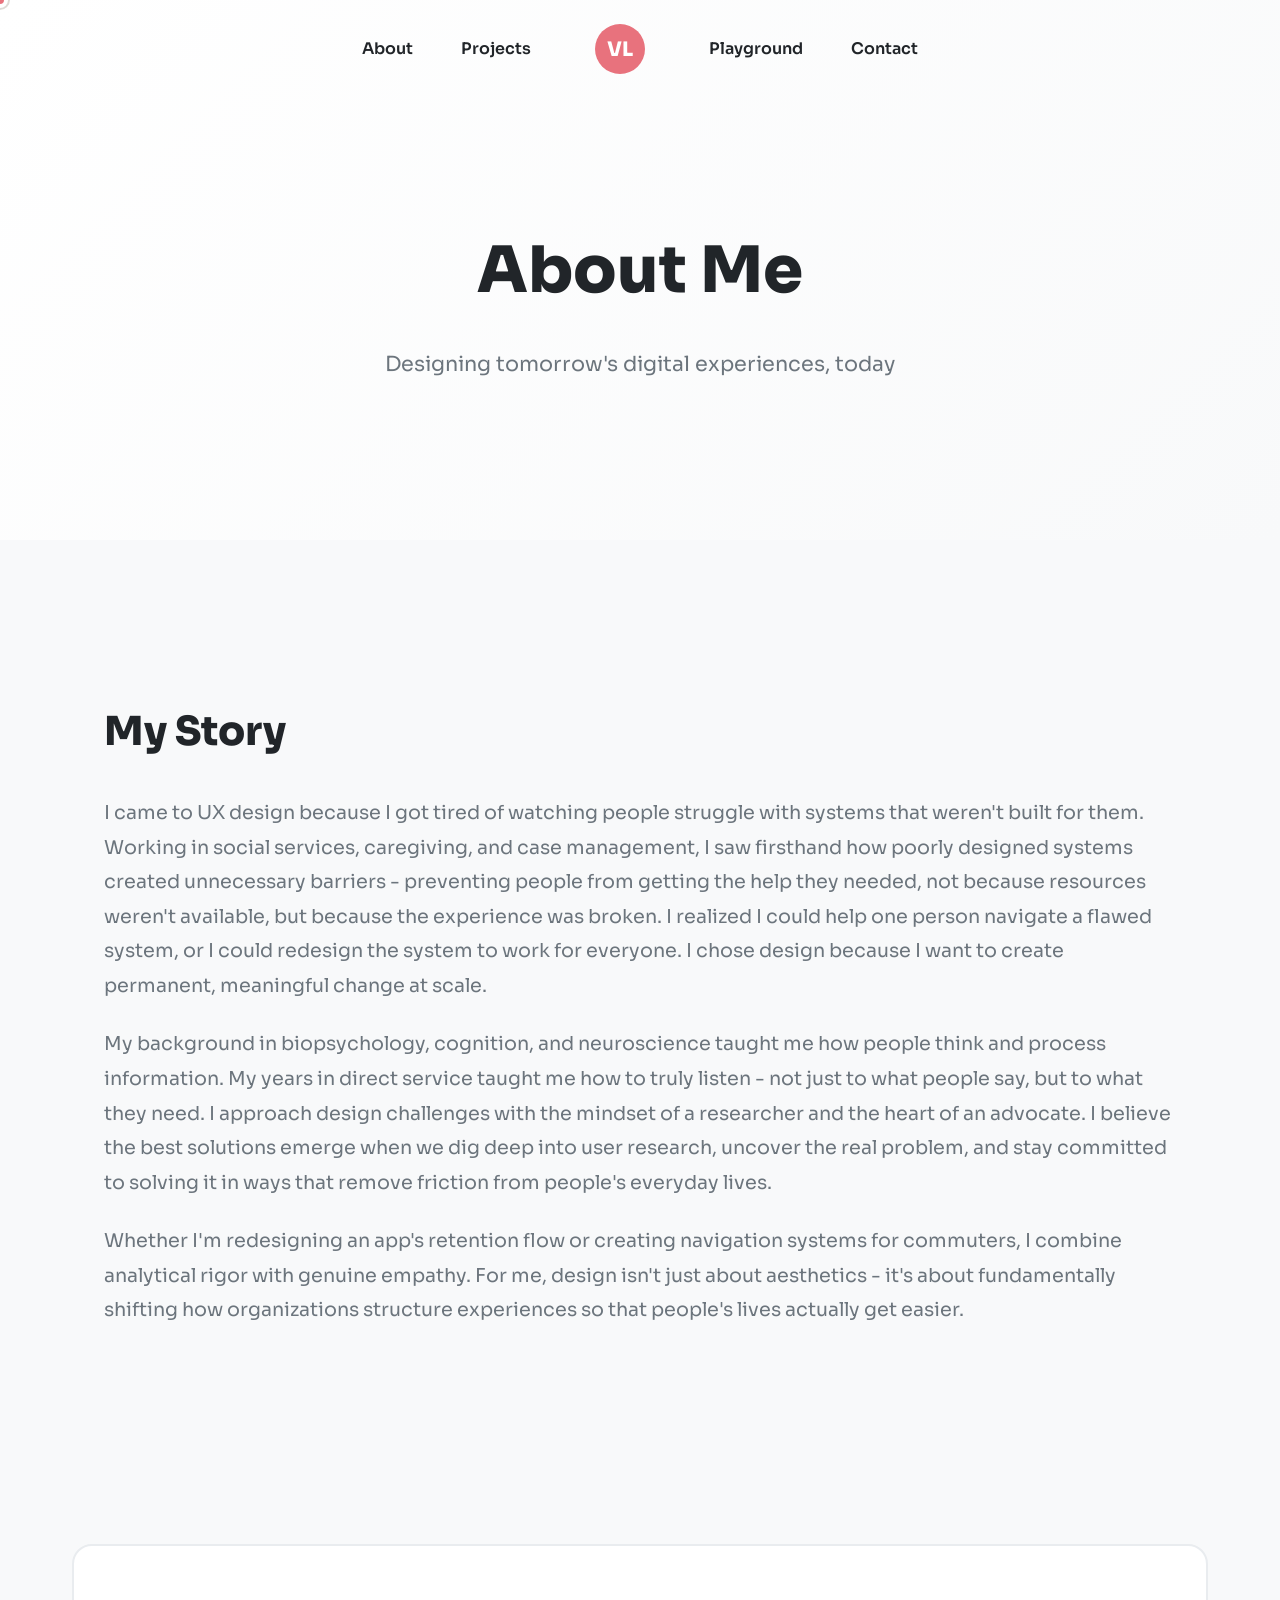
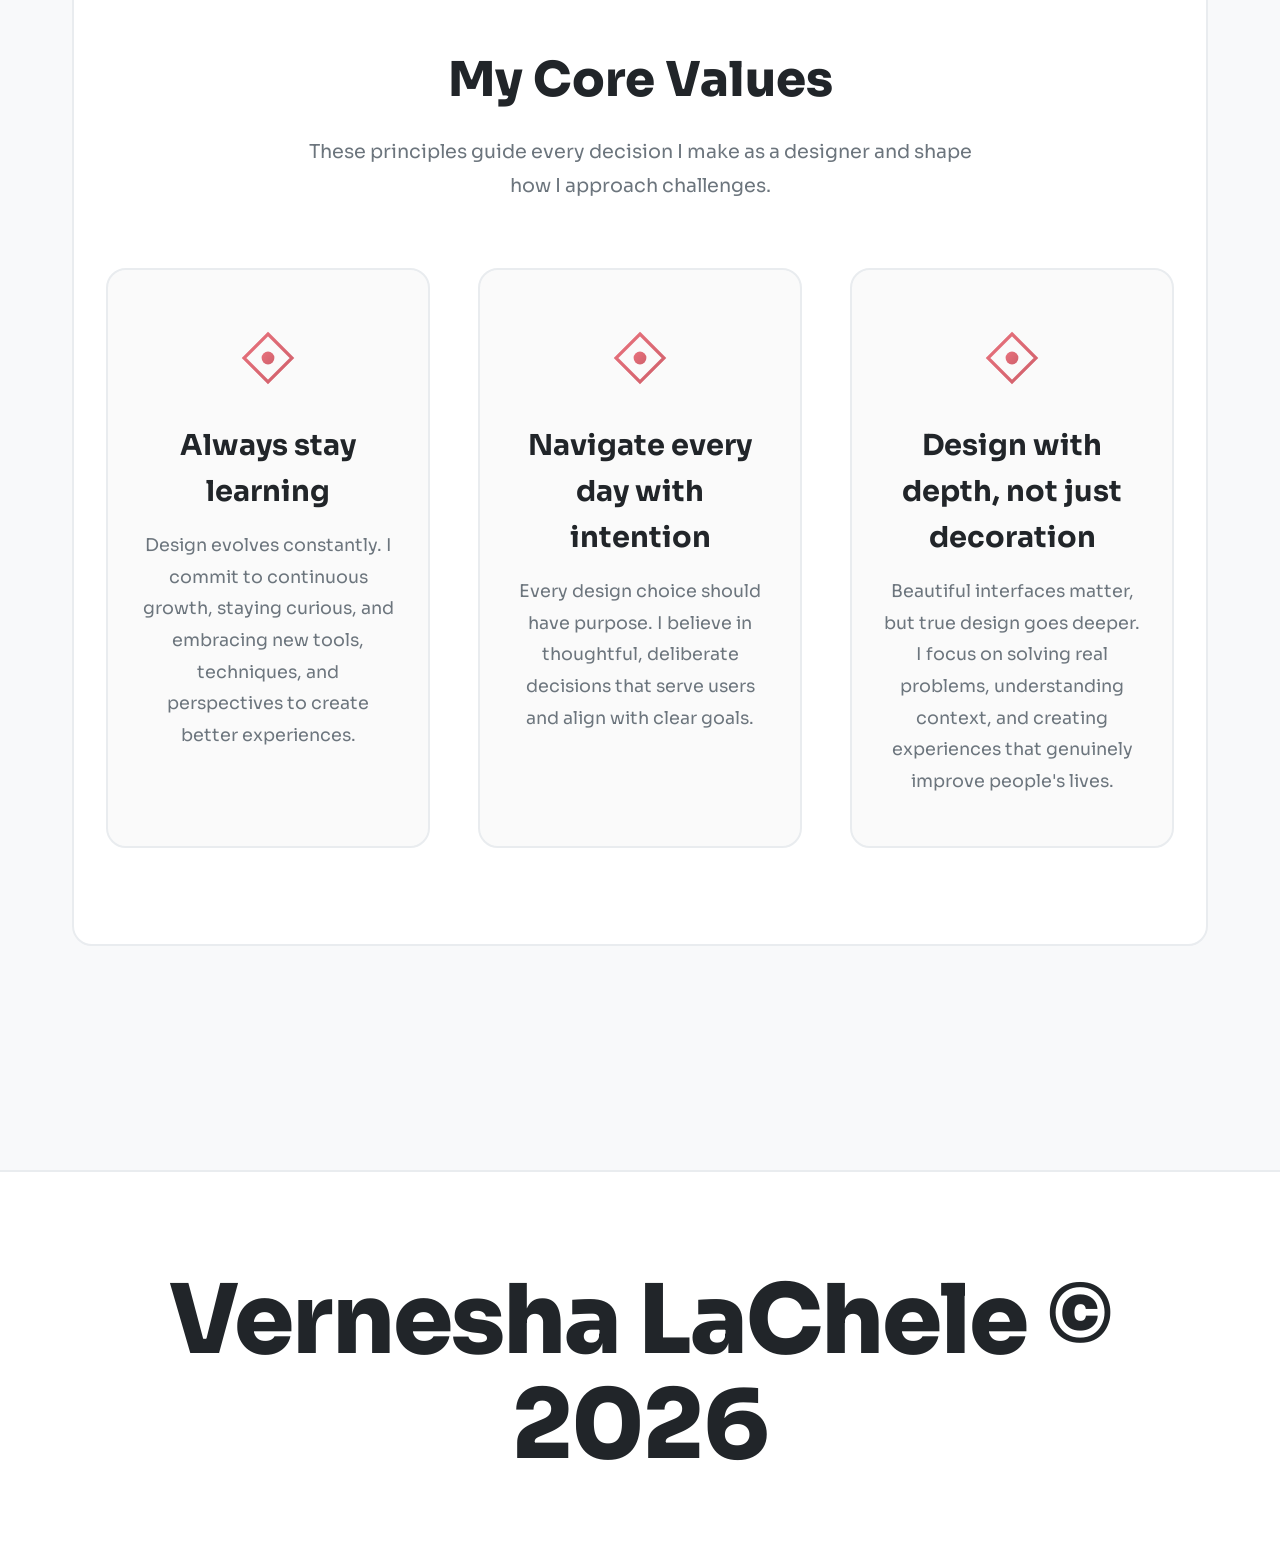
==== about.html @ 07dd48ed "Add files via upload Initial portfolio upload" ====
<!DOCTYPE html>
<html lang="en">
<head>
    <meta charset="UTF-8">
    <meta name="viewport" content="width=device-width, initial-scale=1.0">
    <meta name="description" content="About Vernesha LaChele - UI/UX Designer & Creative Professional">
    <title>About - Vernesha LaChele</title>
    <link rel="preconnect" href="https://fonts.googleapis.com">
    <link rel="preconnect" href="https://fonts.gstatic.com" crossorigin>
    <link href="https://fonts.googleapis.com/css2?family=Sora:wght@400;600;700;800&display=swap" rel="stylesheet">
    <link rel="stylesheet" href="css/style.css">
    <style>
        /* About page background */
        .about-hero {
            min-height: 60vh;
            display: flex;
            align-items: center;
            justify-content: center;
            background: linear-gradient(135deg, #FFFFFF 0%, #F8F9FA 100%);
            padding: 8rem 2rem 4rem;
        }

        .about-hero-content {
            max-width: 800px;
            text-align: center;
        }

        .about-hero h1 {
            font-size: clamp(2.5rem, 5vw, 4rem);
            color: #212529;
            margin-bottom: 1.5rem;
            font-family: 'Sora', sans-serif;
            font-weight: 800;
        }

        .about-hero p {
            font-size: clamp(1.1rem, 2vw, 1.3rem);
            color: #6C757D;
            line-height: 1.8;
        }

        .about-content {
            max-width: 1200px;
            margin: 0 auto;
            padding: 4rem 2rem;
            background: #F8F9FA;
        }

        .about-section {
            margin-bottom: 6rem;
        }

        .about-section h2 {
            font-size: 2.5rem;
            color: #212529;
            margin-bottom: 2rem;
            font-family: 'Sora', sans-serif;
            font-weight: 800;
        }

        .about-section p {
            font-size: 1.2rem;
            line-height: 1.8;
            color: #6C757D;
            margin-bottom: 1.5rem;
        }

        /* Core Values Section */
        .values-section {
            background: #FFFFFF;
            padding: 6rem 2rem;
            margin: 4rem 0;
            border-radius: 20px;
            border: 2px solid #E9ECEF;
        }

        .values-section h2 {
            text-align: center;
            font-size: 3rem;
            color: #212529;
            margin-bottom: 1rem;
            font-family: 'Sora', sans-serif;
            font-weight: 800;
        }

        .values-intro {
            text-align: center;
            font-size: 1.2rem;
            color: #6C757D;
            max-width: 700px;
            margin: 0 auto 4rem;
            line-height: 1.8;
        }

        .values-grid {
            display: grid;
            grid-template-columns: repeat(auto-fit, minmax(300px, 1fr));
            gap: 3rem;
            max-width: 1200px;
            margin: 0 auto;
        }

        .value-card {
            background: #FAFAFA;
            backdrop-filter: blur(10px);
            padding: 3rem 2rem;
            border-radius: 20px;
            border: 2px solid #E9ECEF;
            position: relative;
            overflow: hidden;
            transition: all 0.4s ease;
            text-align: center;
        }

        .value-card::before {
            content: '';
            position: absolute;
            top: 0;
            left: 0;
            width: 100%;
            height: 100%;
            background: linear-gradient(135deg, rgba(232, 114, 125, 0.05), rgba(232, 114, 125, 0.02));
            opacity: 0;
            transition: opacity 0.4s ease;
        }

        .value-card:hover {
            transform: translateY(-10px);
            border-color: #E8727D;
            box-shadow: 0 20px 60px rgba(232, 114, 125, 0.2);
        }

        .value-card:hover::before {
            opacity: 1;
        }

        .value-icon {
            width: 80px;
            height: 80px;
            margin: 0 auto 1.5rem;
            display: block;
            position: relative;
            z-index: 1;
        }
        
        .value-icon svg {
            width: 100%;
            height: 100%;
        }

        .value-card h3 {
            color: #212529;
            font-size: 1.8rem;
            margin-bottom: 1rem;
            position: relative;
            z-index: 1;
            font-family: 'Sora', sans-serif;
            font-weight: 700;
        }

        .value-card p {
            color: #6C757D;
            line-height: 1.8;
            font-size: 1.1rem;
            position: relative;
            z-index: 1;
        }
    </style>
</head>
<body>
    <!-- Custom Cursor -->
    <div class="cursor"></div>
    <div class="cursor-follower"></div>

    <!-- Navigation -->
    <nav id="nav" class="scrolled">
        <ul>
            <li><a href="about.html">About</a></li>
            <li><a href="index.html#projects">Projects</a></li>
            <li class="nav-logo">
                <a href="index.html">
                    <svg width="50" height="50" viewBox="0 0 50 50" xmlns="http://www.w3.org/2000/svg">
                        <circle cx="25" cy="25" r="25" fill="#E8727D"/>
                        <text x="25" y="25" text-anchor="middle" dominant-baseline="central" 
                              font-family="Sora, sans-serif" font-size="20" font-weight="800" fill="#FFFFFF">VL</text>
                    </svg>
                </a>
            </li>
            <li><a href="playground.html">Playground</a></li>
            <li><a href="contact.html">Contact</a></li>
        </ul>
    </nav>

    <!-- About Hero -->
    <section class="about-hero">
        <div class="about-hero-content">
            <h1>About Me</h1>
            <p>Designing tomorrow's digital experiences, today</p>
        </div>
    </section>

    <!-- About Content -->
    <div class="about-content">
        <section class="about-section reveal">
            <h2>My Story</h2>
            <p>
                I came to UX design because I got tired of watching people struggle with systems that weren't built for them. Working in social services, caregiving, and case management, I saw firsthand how poorly designed systems created unnecessary barriers - preventing people from getting the help they needed, not because resources weren't available, but because the experience was broken. I realized I could help one person navigate a flawed system, or I could redesign the system to work for everyone. I chose design because I want to create permanent, meaningful change at scale.
            </p>
            <p>
                My background in biopsychology, cognition, and neuroscience taught me how people think and process information. My years in direct service taught me how to truly listen - not just to what people say, but to what they need. I approach design challenges with the mindset of a researcher and the heart of an advocate. I believe the best solutions emerge when we dig deep into user research, uncover the real problem, and stay committed to solving it in ways that remove friction from people's everyday lives.
            </p>
            <p>
                Whether I'm redesigning an app's retention flow or creating navigation systems for commuters, I combine analytical rigor with genuine empathy. For me, design isn't just about aesthetics - it's about fundamentally shifting how organizations structure experiences so that people's lives actually get easier.
            </p>
        </section>

        <!-- Core Values Section -->
        <section class="values-section reveal">
            <h2>My Core Values</h2>
            <p class="values-intro">
                These principles guide every decision I make as a designer and shape how I approach challenges.
            </p>
            
            <div class="values-grid">
                <div class="value-card reveal">
                    <div class="value-icon">
                        <svg viewBox="0 0 100 100" xmlns="http://www.w3.org/2000/svg">
                            <defs>
                                <linearGradient id="grad1" x1="0%" y1="0%" x2="100%" y2="100%">
                                    <stop offset="0%" style="stop-color:#E8727D;stop-opacity:1" />
                                    <stop offset="100%" style="stop-color:#D0606B;stop-opacity:1" />
                                </linearGradient>
                            </defs>
                            <path d="M 50 20 L 80 50 L 50 80 L 20 50 Z" fill="none" stroke="url(#grad1)" stroke-width="4"/>
                            <circle cx="50" cy="50" r="8" fill="url(#grad1)"/>
                        </svg>
                    </div>
                    <h3>Always stay learning</h3>
                    <p>Design evolves constantly. I commit to continuous growth, staying curious, and embracing new tools, techniques, and perspectives to create better experiences.</p>
                </div>

                <div class="value-card reveal">
                    <div class="value-icon">
                        <svg viewBox="0 0 100 100" xmlns="http://www.w3.org/2000/svg">
                            <defs>
                                <linearGradient id="grad2" x1="0%" y1="0%" x2="100%" y2="100%">
                                    <stop offset="0%" style="stop-color:#E8727D;stop-opacity:1" />
                                    <stop offset="100%" style="stop-color:#D0606B;stop-opacity:1" />
                                </linearGradient>
                            </defs>
                            <path d="M 50 20 L 80 50 L 50 80 L 20 50 Z" fill="none" stroke="url(#grad2)" stroke-width="4"/>
                            <circle cx="50" cy="50" r="8" fill="url(#grad2)"/>
                        </svg>
                    </div>
                    <h3>Navigate every day with intention</h3>
                    <p>Every design choice should have purpose. I believe in thoughtful, deliberate decisions that serve users and align with clear goals.</p>
                </div>

                <div class="value-card reveal">
                    <div class="value-icon">
                        <svg viewBox="0 0 100 100" xmlns="http://www.w3.org/2000/svg">
                            <defs>
                                <linearGradient id="grad3" x1="0%" y1="0%" x2="100%" y2="100%">
                                    <stop offset="0%" style="stop-color:#E8727D;stop-opacity:1" />
                                    <stop offset="100%" style="stop-color:#D0606B;stop-opacity:1" />
                                </linearGradient>
                            </defs>
                            <path d="M 50 20 L 80 50 L 50 80 L 20 50 Z" fill="none" stroke="url(#grad3)" stroke-width="4"/>
                            <circle cx="50" cy="50" r="8" fill="url(#grad3)"/>
                        </svg>
                    </div>
                    <h3>Design with depth, not just decoration</h3>
                    <p>Beautiful interfaces matter, but true design goes deeper. I focus on solving real problems, understanding context, and creating experiences that genuinely improve people's lives.</p>
                </div>
            </div>
        </section>
    </div>

    <footer>
        <h2 class="footer-name">Vernesha LaChele © 2026</h2>
    </footer>

    <script src="js/script.js"></script>
</body>
</html>
---- css/style.css ----
/* ================================
   IMPORT SORA FONT
   ================================ */

@import url('https://fonts.googleapis.com/css2?family=Sora:wght@400;600;700;800&display=swap');

/* ================================
   RESET & BASE STYLES
   ================================ */

* {
    margin: 0;
    padding: 0;
    box-sizing: border-box;
}

body {
    font-family: 'Sora', -apple-system, BlinkMacSystemFont, 'Segoe UI', Roboto, sans-serif;
    line-height: 1.6;
    color: #212529;
    background: #F8F9FA;
    overflow-x: hidden;
    cursor: none;
}

/* ================================
   CUSTOM CURSOR
   ================================ */

.cursor {
    width: 20px;
    height: 20px;
    border: 2px solid #212529;
    border-radius: 50%;
    position: fixed;
    pointer-events: none;
    z-index: 9999;
    transition: all 0.15s ease;
    transform: translate(-50%, -50%);
    mix-blend-mode: difference;
}

.cursor-follower {
    width: 8px;
    height: 8px;
    background: #E8727D;
    border-radius: 50%;
    position: fixed;
    pointer-events: none;
    z-index: 9999;
    transition: all 0.3s ease;
    transform: translate(-50%, -50%);
}

/* ================================
   NAVIGATION
   ================================ */

nav {
    position: fixed;
    top: 0;
    left: 0;
    right: 0;
    padding: 1.5rem 3rem;
    z-index: 1000;
    transition: all 0.3s ease;
    background: transparent;
}

nav.scrolled {
    background: rgba(248, 249, 250, 0.95);
    backdrop-filter: blur(10px);
    box-shadow: 0 5px 30px rgba(0, 0, 0, 0.08);
}

nav ul {
    list-style: none;
    display: flex;
    justify-content: center;
    align-items: center;
    gap: 3rem;
}

.nav-logo {
    margin: 0 1rem;
}

.nav-logo a {
    padding: 0;
    display: flex;
    align-items: center;
}

.nav-logo svg {
    transition: transform 0.3s ease;
}

.nav-logo:hover svg {
    transform: scale(1.1);
}

.nav-logo a::after {
    display: none;
}

nav a {
    text-decoration: none;
    color: #212529;
    font-weight: 600;
    font-size: 1rem;
    position: relative;
    padding: 0.5rem 0;
    transition: color 0.3s ease;
}

nav a::after {
    content: '';
    position: absolute;
    bottom: 0;
    left: 0;
    width: 0;
    height: 2px;
    background: #E8727D;
    transition: width 0.3s ease;
}

nav a:hover::after {
    width: 100%;
}

nav a:hover {
    color: #E8727D;
}

/* ================================
   HERO SECTION
   ================================ */

.hero {
    min-height: 100vh;
    display: flex;
    flex-direction: column;
    justify-content: center;
    align-items: center;
    position: relative;
    overflow: hidden;
    background: linear-gradient(135deg, #FFFFFF 0%, #F8F9FA 100%);
}

.hero-background {
    position: absolute;
    top: 0;
    left: 0;
    width: 100%;
    height: 100%;
    z-index: 0;
}

.floating-shapes {
    position: absolute;
    width: 100%;
    height: 100%;
}

.shape {
    position: absolute;
    border-radius: 50%;
    background: rgba(232, 114, 125, 0.08);
    animation: float 20s infinite ease-in-out;
}

.shape:nth-child(1) {
    width: 300px;
    height: 300px;
    top: 10%;
    left: 10%;
    animation-delay: 0s;
}

.shape:nth-child(2) {
    width: 200px;
    height: 200px;
    top: 60%;
    right: 15%;
    animation-delay: -5s;
}

.shape:nth-child(3) {
    width: 250px;
    height: 250px;
    bottom: 20%;
    left: 20%;
    animation-delay: -10s;
}

.shape:nth-child(4) {
    width: 180px;
    height: 180px;
    top: 30%;
    right: 30%;
    animation-delay: -15s;
}

@keyframes float {
    0%, 100% {
        transform: translate(0, 0) scale(1);
    }
    33% {
        transform: translate(50px, -50px) scale(1.1);
    }
    66% {
        transform: translate(-30px, 30px) scale(0.9);
    }
}

.hero-content {
    position: relative;
    z-index: 1;
    text-align: center;
    padding: 2rem;
}

.hero-content h1 {
    font-size: clamp(3rem, 8vw, 6rem);
    font-weight: 800;
    margin-bottom: 1.5rem;
    color: #212529;
}

.hero-content h1 span {
    display: inline-block;
    animation: fadeInUp 0.8s ease-out both;
}

.hero-content h1 span:nth-child(1) { animation-delay: 0.1s; }
.hero-content h1 span:nth-child(2) { animation-delay: 0.15s; }
.hero-content h1 span:nth-child(3) { animation-delay: 0.2s; }
.hero-content h1 span:nth-child(4) { animation-delay: 0.25s; }
.hero-content h1 span:nth-child(5) { animation-delay: 0.3s; }
.hero-content h1 span:nth-child(6) { animation-delay: 0.35s; }
.hero-content h1 span:nth-child(7) { animation-delay: 0.4s; }
.hero-content h1 span:nth-child(8) { animation-delay: 0.45s; }
.hero-content h1 span:nth-child(9) { animation-delay: 0.5s; }
.hero-content h1 span:nth-child(10) { animation-delay: 0.55s; }
.hero-content h1 span:nth-child(11) { animation-delay: 0.6s; }
.hero-content h1 span:nth-child(12) { animation-delay: 0.65s; }
.hero-content h1 span:nth-child(13) { animation-delay: 0.7s; }
.hero-content h1 span:nth-child(14) { animation-delay: 0.75s; }
.hero-content h1 span:nth-child(15) { animation-delay: 0.8s; }

@keyframes fadeInUp {
    from {
        opacity: 0;
        transform: translateY(30px);
    }
    to {
        opacity: 1;
        transform: translateY(0);
    }
}

.hero-content p {
    font-size: clamp(1.2rem, 3vw, 1.8rem);
    color: #6C757D;
    font-weight: 400;
    animation: fadeInUp 1s ease-out 0.5s both;
    margin-bottom: 2rem;
}

.hero-cta {
    display: inline-block;
    background: #E8727D;
    color: #FFFFFF;
    padding: 1.2rem 3rem;
    border-radius: 50px;
    text-decoration: none;
    font-weight: 700;
    font-size: 1.1rem;
    transition: all 0.3s ease;
    border: 2px solid #E8727D;
    animation: fadeInUp 1s ease-out 0.7s both;
    margin-top: 1rem;
}

.hero-cta:hover {
    background: transparent;
    color: #E8727D;
    transform: translateY(-5px);
    box-shadow: 0 15px 40px rgba(232, 114, 125, 0.3);
}

.scroll-indicator {
    position: absolute;
    bottom: 3rem;
    left: 50%;
    transform: translateX(-50%);
    animation: bounce 2s infinite;
    z-index: 1;
}

.scroll-indicator p {
    color: #6C757D;
    font-size: 0.9rem;
    font-weight: 600;
    text-transform: uppercase;
    letter-spacing: 2px;
}

@keyframes bounce {
    0%, 100% {
        transform: translateX(-50%) translateY(0);
    }
    50% {
        transform: translateX(-50%) translateY(-20px);
    }
}

/* ================================
   CONTAINER & SECTIONS
   ================================ */

.container {
    max-width: 1200px;
    margin: 0 auto;
    padding: 2rem;
}

section {
    padding: 6rem 2rem;
}

h2 {
    font-size: clamp(2.5rem, 5vw, 3.5rem);
    font-weight: 800;
    margin-bottom: 2rem;
    color: #212529;
}

.section-intro {
    font-size: 1.3rem;
    color: #6C757D;
    max-width: 800px;
    margin: 0 auto 4rem;
    text-align: center;
    line-height: 1.8;
    font-weight: 400;
}

/* ================================
   REVEAL ANIMATION
   ================================ */

.reveal {
    opacity: 0;
    transform: translateY(50px);
    transition: all 0.8s ease;
}

.reveal.active {
    opacity: 1;
    transform: translateY(0);
}

/* ================================
   ABOUT SECTION
   ================================ */

.about-grid {
    display: grid;
    grid-template-columns: repeat(auto-fit, minmax(280px, 1fr));
    gap: 2rem;
    margin-top: 3rem;
}

.about-card {
    background: #FFFFFF;
    padding: 2.5rem;
    border-radius: 20px;
    border: 2px solid #E9ECEF;
    transition: all 0.4s ease;
}

.about-card:hover {
    transform: translateY(-10px);
    border-color: #E8727D;
    box-shadow: 0 20px 60px rgba(232, 114, 125, 0.15);
}

.about-card h4 {
    font-size: 1.5rem;
    margin-bottom: 1rem;
    color: #212529;
    font-weight: 700;
}

.about-card p {
    color: #6C757D;
    line-height: 1.8;
    font-weight: 400;
}

/* ================================
   PROJECTS SECTION
   ================================ */

.project-grid {
    display: grid;
    grid-template-columns: repeat(auto-fit, minmax(320px, 1fr));
    gap: 3rem;
    margin-top: 3rem;
}

.project-card {
    background: #FFFFFF;
    border-radius: 20px;
    overflow: hidden;
    transition: all 0.4s ease;
    border: 2px solid #E9ECEF;
    cursor: pointer;
}

.project-card:hover {
    transform: translateY(-15px);
    box-shadow: 0 25px 70px rgba(232, 114, 125, 0.2);
    border-color: #E8727D;
}

.project-content p {
    color: #6C757D;
    line-height: 1.8;
    margin-bottom: 1.5rem;
    font-weight: 400;
}

.project-tags {
    display: flex;
    flex-wrap: wrap;
    gap: 0.8rem;
}

.tag {
    background: #FFE8EB;
    color: #E8727D;
    padding: 0.5rem 1rem;
    border-radius: 25px;
    font-size: 0.85rem;
    font-weight: 600;
}

/* ================================
   PARALLAX EFFECT
   ================================ */

.parallax {
    transition: transform 0.3s ease;
}

.parallax:hover {
    transform: perspective(1000px) rotateY(2deg) rotateX(2deg);
}

/* ================================
   CONTACT SECTION
   ================================ */

.contact-grid {
    display: grid;
    grid-template-columns: repeat(auto-fit, minmax(250px, 1fr));
    gap: 2rem;
    margin-top: 3rem;
}

.contact-item {
    background: #FFFFFF;
    padding: 2.5rem;
    border-radius: 20px;
    text-align: center;
    transition: all 0.4s ease;
    border: 2px solid #E9ECEF;
}

.contact-item:hover {
    transform: translateY(-10px);
    border-color: #E8727D;
    box-shadow: 0 20px 60px rgba(232, 114, 125, 0.15);
}

.contact-item .icon {
    font-size: 3rem;
    margin-bottom: 1rem;
}

.contact-item a {
    color: #E8727D;
    text-decoration: none;
    font-weight: 600;
    font-size: 1.1rem;
    transition: color 0.3s ease;
}

.contact-item a:hover {
    color: #D0606B;
}

.cta-button {
    display: inline-block;
    background: #E8727D;
    color: #FFFFFF;
    padding: 1.2rem 3rem;
    border-radius: 50px;
    text-decoration: none;
    font-weight: 700;
    font-size: 1.1rem;
    transition: all 0.3s ease;
    border: 2px solid #E8727D;
}

.cta-button:hover {
    background: transparent;
    color: #E8727D;
    transform: translateY(-5px);
    box-shadow: 0 15px 40px rgba(232, 114, 125, 0.3);
}

/* ================================
   FOOTER
   ================================ */

footer {
    background: #FFFFFF;
    padding: 6rem 2rem 3rem;
    text-align: center;
    border-top: 2px solid #E9ECEF;
    margin-top: 6rem;
}

.footer-name {
    font-size: clamp(3rem, 8vw, 6rem);
    font-weight: 800;
    color: #212529;
    margin-bottom: 1rem;
    letter-spacing: -0.02em;
    line-height: 1.1;
}

footer p {
    color: #6C757D;
    margin: 0.5rem 0;
    font-weight: 400;
    font-size: 1rem;
}

/* ================================
   PROJECTS SECTION - INTERACTIVE (OLD)
   ================================ */

.project-grid-interactive {
    display: grid;
    grid-template-columns: repeat(auto-fit, minmax(350px, 1fr));
    gap: 2rem;
    margin-top: 3rem;
}

.project-card-interactive {
    position: relative;
    height: 500px;
    border-radius: 20px;
    overflow: hidden;
    cursor: pointer;
    text-decoration: none;
    display: block;
    transition: transform 0.3s ease, box-shadow 0.3s ease;
}

.project-card-interactive:hover {
    transform: scale(1.03);
    box-shadow: 0 25px 70px rgba(232, 114, 125, 0.25);
}

.project-image-bg {
    width: 100%;
    height: 100%;
    background-size: cover;
    background-position: center;
    position: relative;
    transition: transform 0.5s ease;
}

.project-card-interactive:hover .project-image-bg {
    transform: scale(1.1);
}

.project-overlay {
    position: absolute;
    top: 0;
    left: 0;
    right: 0;
    bottom: 0;
    background: linear-gradient(
        to bottom,
        rgba(232, 114, 125, 0) 0%,
        rgba(232, 114, 125, 0.3) 50%,
        rgba(232, 114, 125, 0.9) 100%
    );
    transition: opacity 0.3s ease;
}

.project-card-interactive:hover .project-overlay {
    opacity: 0.7;
}

.project-content-bottom {
    position: absolute;
    bottom: 0;
    left: 0;
    right: 0;
    padding: 2.5rem;
    z-index: 2;
    transition: transform 0.3s ease;
}

.project-card-interactive:hover .project-content-bottom {
    transform: translateY(-15px);
}

.project-meta {
    margin-bottom: 0.8rem;
}

.project-category {
    color: #FFFFFF;
    font-size: 0.85rem;
    font-weight: 600;
    letter-spacing: 1px;
    text-transform: uppercase;
    opacity: 0.9;
}

.project-title-interactive {
    font-size: 2.5rem;
    font-weight: 800;
    color: #FFFFFF;
    margin-bottom: 0.5rem;
    line-height: 1.2;
}

.project-description {
    font-size: 1.1rem;
    color: rgba(255, 255, 255, 0.9);
    margin-bottom: 1.5rem;
    line-height: 1.5;
    font-weight: 400;
}

.project-cta {
    display: inline-flex;
    align-items: center;
    gap: 0.8rem;
    opacity: 0;
    transform: translateY(10px);
    transition: all 0.3s ease 0.1s;
}

.project-card-interactive:hover .project-cta {
    opacity: 1;
    transform: translateY(0);
}

.cta-text {
    color: #FFFFFF;
    font-size: 1rem;
    font-weight: 700;
    letter-spacing: 0.5px;
}

.cta-arrow {
    color: #E8727D;
    font-size: 1.5rem;
    font-weight: 700;
    transition: transform 0.3s ease;
}

.project-card-interactive:hover .cta-arrow {
    transform: translateX(5px);
}

/* ================================
   FULL-VIEWPORT SPLIT PROJECT SECTIONS
   ================================ */

.project-section {
    height: 100vh;
    display: flex;
    align-items: center;
    overflow: hidden;
    opacity: 0;
    transform: translateY(80px);
    transition: opacity 1s cubic-bezier(0.25, 0.46, 0.45, 0.94),
                transform 1s cubic-bezier(0.25, 0.46, 0.45, 0.94);
}

/* Fade in when scrolled into view */
.project-section.in-view {
    opacity: 1;
    transform: translateY(0);
}

.project-split {
    display: flex;
    width: 100%;
    height: 100%;
    cursor: pointer;
    text-decoration: none;
    transition: transform 0.3s cubic-bezier(0.25, 0.46, 0.45, 0.94);
    transform-style: preserve-3d;
    will-change: transform;
}

/* Hover scale is now handled by JavaScript tilt effect */

/* Alternating layouts */
.project-section:nth-child(even) .project-split {
    flex-direction: row-reverse;
}

.project-image {
    flex: 0 0 55%;
    background-size: cover;
    background-position: center;
    position: relative;
    overflow: hidden;
    will-change: transform;
}

/* Subtle gradient for depth */
.project-image::after {
    content: '';
    position: absolute;
    inset: 0;
    background: linear-gradient(to right, rgba(0,0,0,0.1), transparent);
    z-index: 2;
    pointer-events: none;
}

/* Image zoom on hover - JavaScript parallax is separate */
.project-split:hover .project-image {
    background-size: 110%;
    transition: background-size 0.8s cubic-bezier(0.25, 0.46, 0.45, 0.94);
}

.project-content {
    flex: 0 0 45%;
    padding: 4rem 5rem;
    display: flex;
    flex-direction: column;
    justify-content: center;
    background: #fafafa;
    position: relative;
}

.project-accent {
    width: 50px;
    height: 3px;
    background: #E8727D;
    margin-bottom: 2rem;
    transform: translateY(0);
    transition: transform 0.5s cubic-bezier(0.25, 0.46, 0.45, 0.94) 0.1s;
}

.project-split:hover .project-accent {
    transform: translateY(-20px);
}

.project-category {
    transform: translateY(0);
    transition: transform 0.5s cubic-bezier(0.25, 0.46, 0.45, 0.94) 0.15s, 
                opacity 0.5s cubic-bezier(0.25, 0.46, 0.45, 0.94) 0.15s;
    opacity: 1;
}

.project-split:hover .project-category {
    transform: translateY(-20px);
}

.project-title {
    font-size: 3rem;
    font-weight: 600;
    margin-bottom: 1.5rem;
    line-height: 1.2;
    color: #212529;
    transform: translateY(0);
    transition: transform 0.5s cubic-bezier(0.25, 0.46, 0.45, 0.94) 0.2s;
}

.project-split:hover .project-title {
    transform: translateY(-20px);
}

.project-description {
    transform: translateY(0);
    transition: transform 0.5s cubic-bezier(0.25, 0.46, 0.45, 0.94) 0.25s;
}

.project-split:hover .project-description {
    transform: translateY(-20px);
}

.project-link {
    display: inline-flex;
    align-items: center;
    gap: 0.5rem;
    color: #212529;
    text-decoration: none;
    font-weight: 500;
    font-size: 1rem;
    opacity: 0;
    transform: translateY(30px);
    transition: all 0.5s cubic-bezier(0.25, 0.46, 0.45, 0.94) 0.3s;
    pointer-events: none;
}

.project-split:hover .project-link {
    opacity: 1;
    transform: translateY(0);
    gap: 1rem;
    color: #E8727D;
    pointer-events: auto;
}

.project-link::after {
    content: '→';
    font-size: 1.2rem;
    transition: transform 0.4s cubic-bezier(0.34, 1.56, 0.64, 1);
}

.project-split:hover .project-link::after {
    transform: translateX(8px);
}

/* Magnetic hover effect on CTA */
.project-link {
    position: relative;
}

.project-split:hover .project-link {
    animation: magneticPulse 2s ease-in-out infinite;
}

@keyframes magneticPulse {
    0%, 100% {
        transform: translateY(0);
    }
    50% {
        transform: translateY(-2px);
    }
}

/* ================================
   RESPONSIVE DESIGN
   ================================ */

@media (max-width: 768px) {
    nav ul {
        gap: 1.5rem;
    }

    nav a {
        font-size: 0.9rem;
    }

    .hero-content h1 {
        font-size: 2.5rem;
    }

    .hero-content p {
        font-size: 1.2rem;
    }

    section {
        padding: 4rem 1rem;
    }

    h2 {
        font-size: 2rem;
    }

    .section-intro {
        font-size: 1.1rem;
    }

    .about-grid,
    .project-grid,
    .project-grid-interactive,
    .contact-grid {
        grid-template-columns: 1fr;
    }

    .project-card-interactive {
        height: 400px;
    }

    .project-title-interactive {
        font-size: 2rem;
    }

    .project-description {
        font-size: 1rem;
    }

    /* Full-viewport split sections responsive */
    .project-split {
        flex-direction: column !important;
    }

    .project-image,
    .project-content {
        flex: 0 0 50%;
    }

    .project-title {
        font-size: 2.5rem;
    }

    .project-content {
        padding: 3rem 2rem;
    }
}

@media (max-width: 480px) {
    nav {
        padding: 1rem 1.5rem;
    }

    nav ul {
        gap: 1rem;
    }

    .hero-content h1 {
        font-size: 2rem;
    }

    .hero-content p {
        font-size: 1rem;
    }

    .project-content {
        padding: 2rem 1.5rem;
    }

    .project-title {
        font-size: 2rem;
    }
}
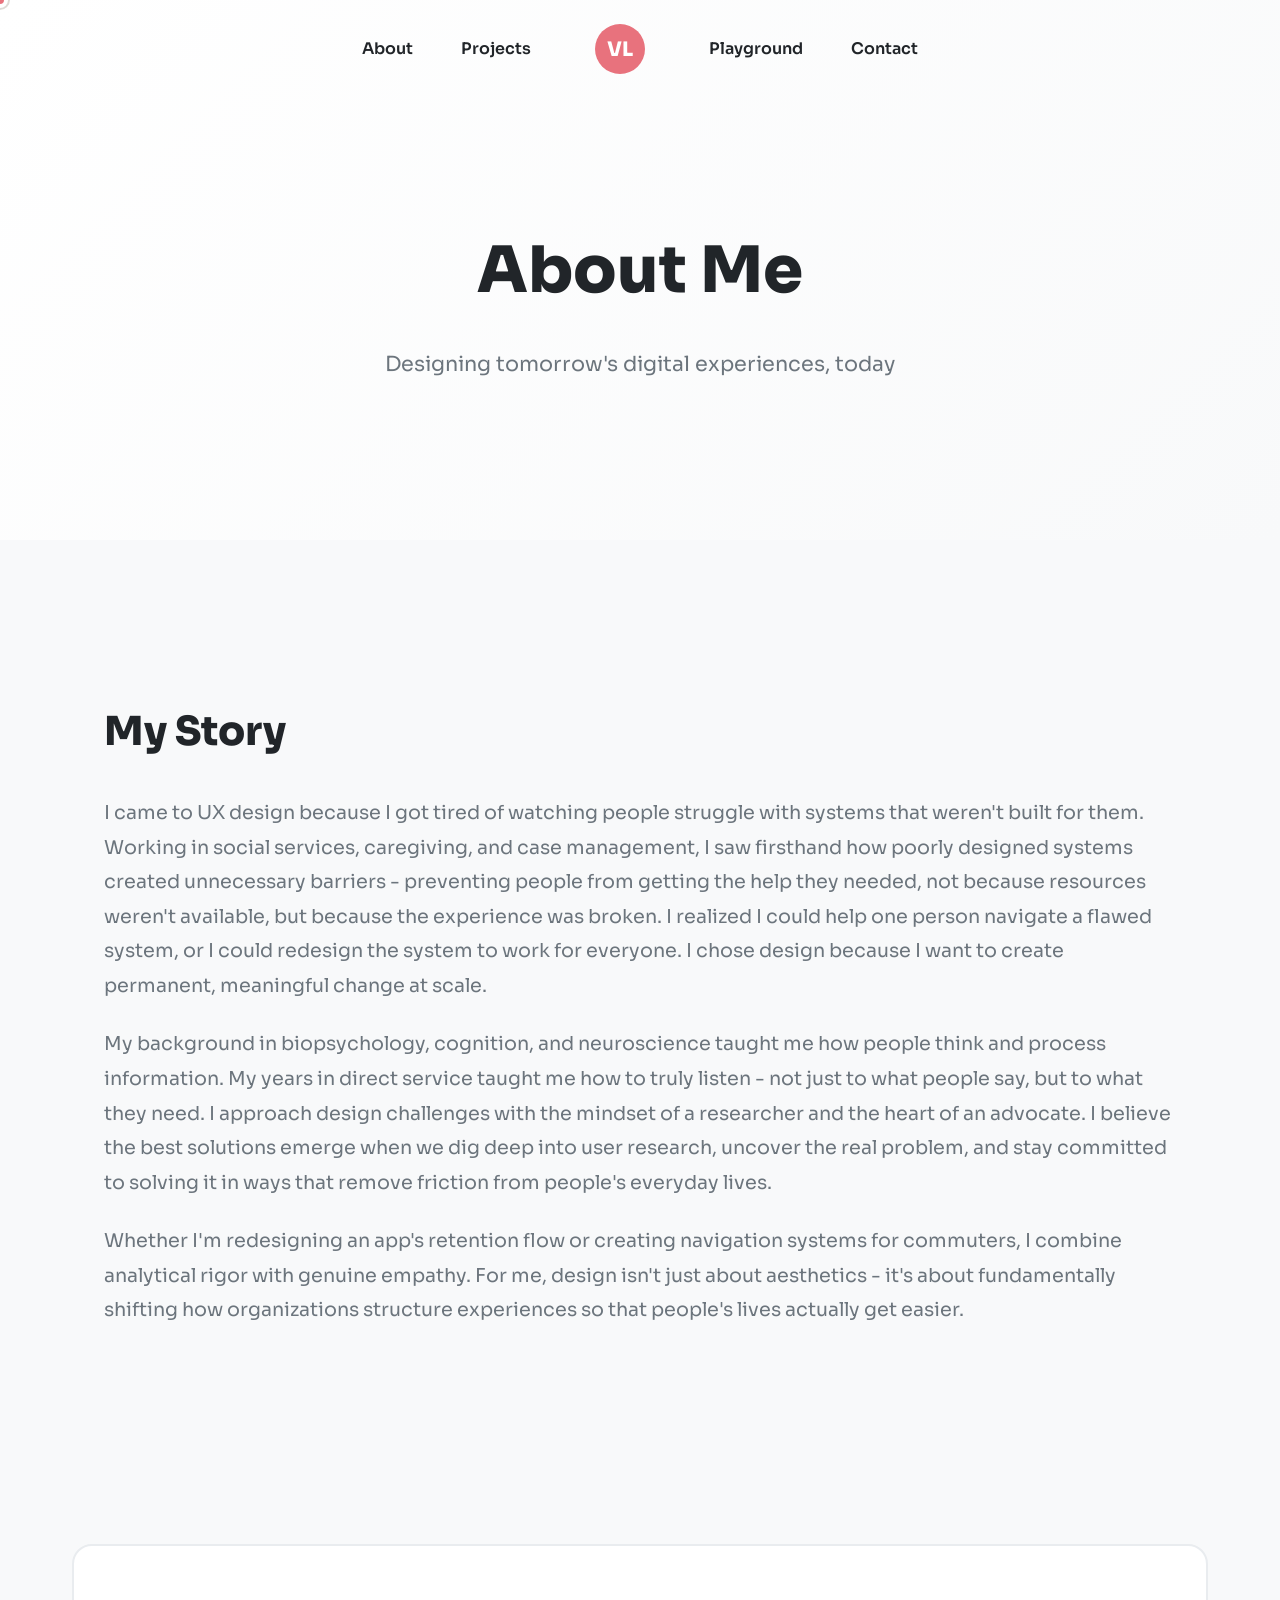
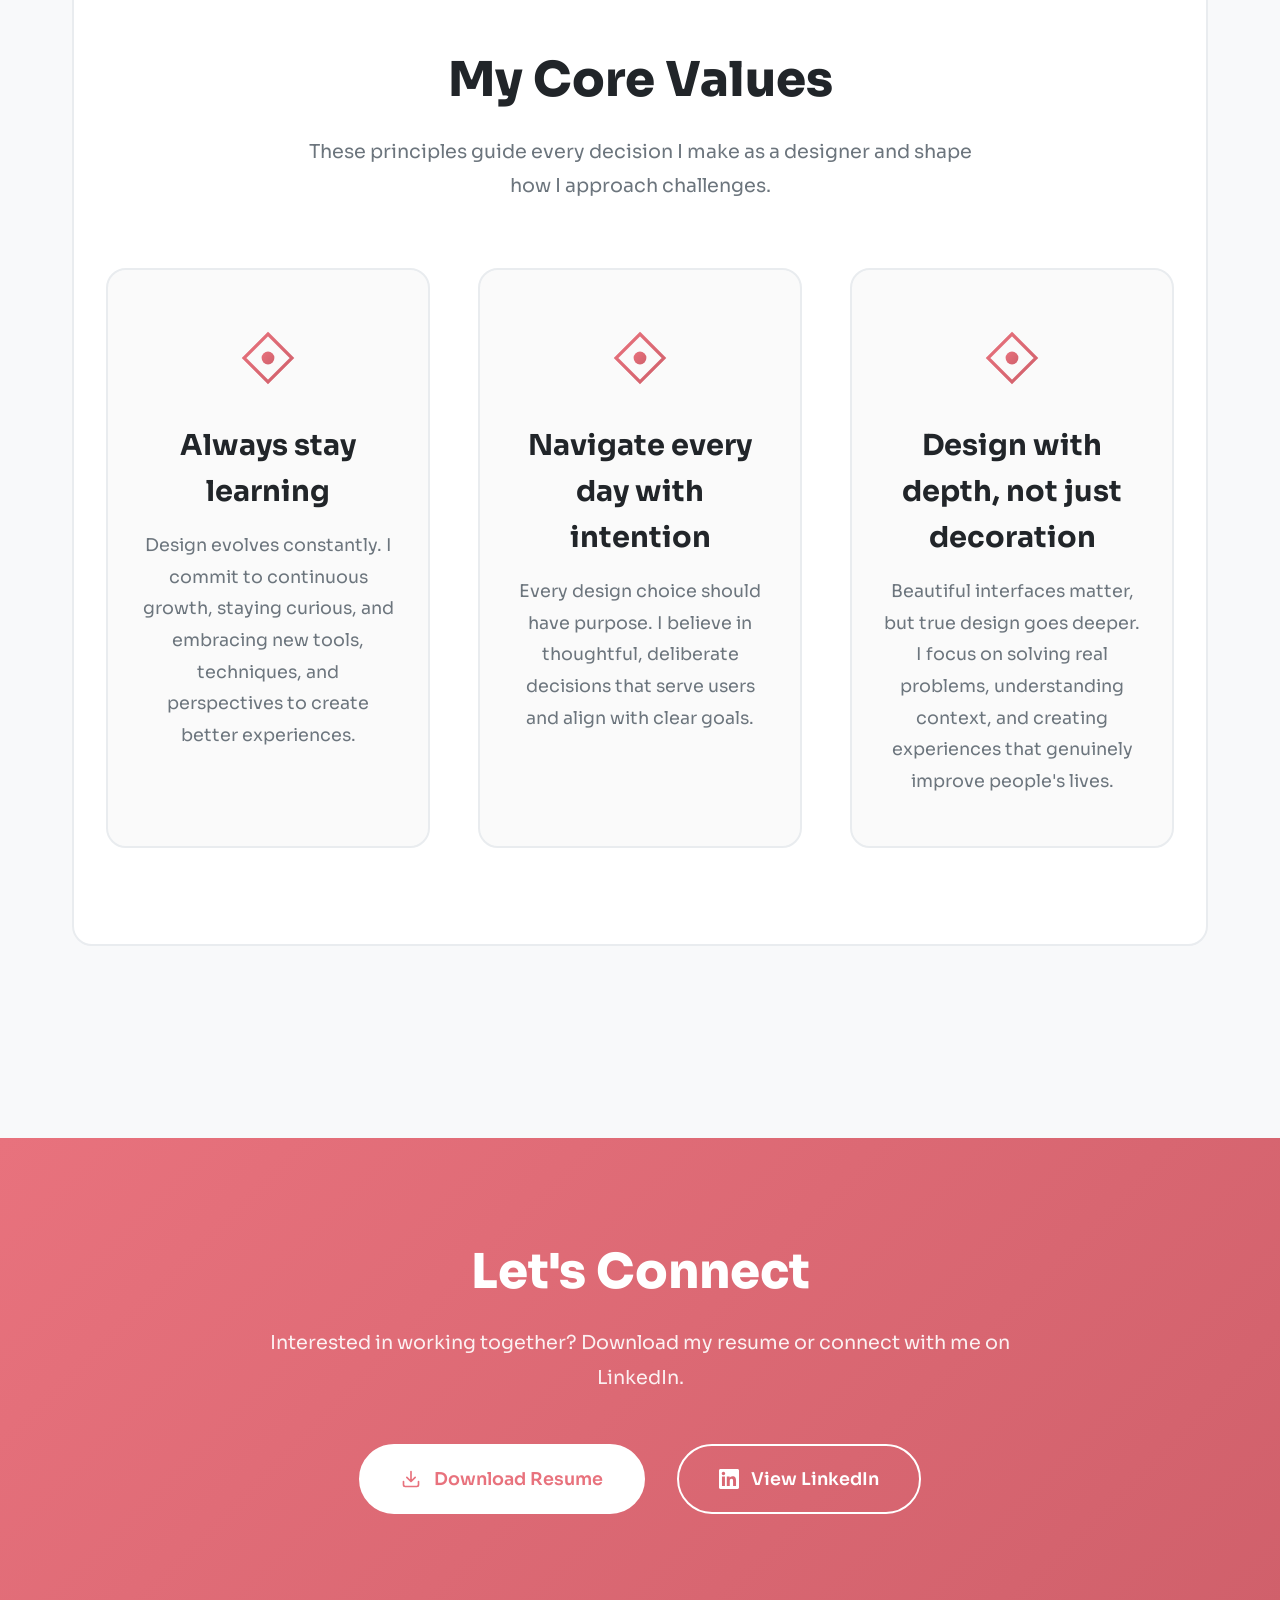
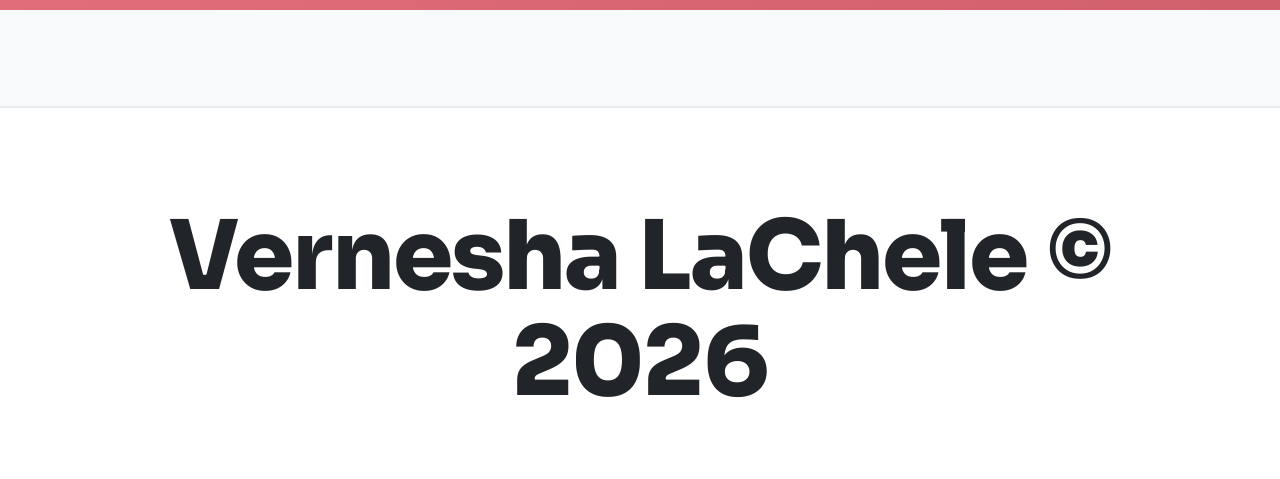
==== commit 2614eebd: "Updated about me page, added resume that can be downloaded" ====
--- a/about.html
+++ b/about.html
@@ -164,6 +164,98 @@
             font-size: 1.1rem;
             position: relative;
             z-index: 1;
+        }
+
+        /* Resume & Contact Section */
+        .resume-contact-section {
+            background: linear-gradient(135deg, #E8727D 0%, #D0606B 100%);
+            padding: 6rem 2rem;
+            margin: 4rem 0 0;
+        }
+
+        .resume-contact-content {
+            max-width: 800px;
+            margin: 0 auto;
+            text-align: center;
+        }
+
+        .resume-contact-content h2 {
+            font-size: 3rem;
+            color: #FFFFFF;
+            margin-bottom: 1rem;
+            font-family: 'Sora', sans-serif;
+            font-weight: 800;
+        }
+
+        .resume-contact-content p {
+            font-size: 1.2rem;
+            color: rgba(255, 255, 255, 0.9);
+            margin-bottom: 3rem;
+            line-height: 1.8;
+        }
+
+        .action-buttons {
+            display: flex;
+            gap: 2rem;
+            justify-content: center;
+            flex-wrap: wrap;
+        }
+
+        .btn-primary,
+        .btn-secondary {
+            display: inline-flex;
+            align-items: center;
+            gap: 0.8rem;
+            padding: 1.2rem 2.5rem;
+            font-size: 1.1rem;
+            font-weight: 600;
+            border-radius: 50px;
+            text-decoration: none;
+            transition: all 0.3s ease;
+            font-family: 'Sora', sans-serif;
+        }
+
+        .btn-primary {
+            background: #FFFFFF;
+            color: #E8727D;
+            border: 2px solid #FFFFFF;
+        }
+
+        .btn-primary:hover {
+            background: transparent;
+            color: #FFFFFF;
+            transform: translateY(-2px);
+            box-shadow: 0 10px 30px rgba(0, 0, 0, 0.2);
+        }
+
+        .btn-secondary {
+            background: transparent;
+            color: #FFFFFF;
+            border: 2px solid #FFFFFF;
+        }
+
+        .btn-secondary:hover {
+            background: #FFFFFF;
+            color: #E8727D;
+            transform: translateY(-2px);
+            box-shadow: 0 10px 30px rgba(0, 0, 0, 0.2);
+        }
+
+        @media (max-width: 768px) {
+            .action-buttons {
+                flex-direction: column;
+                align-items: center;
+            }
+
+            .btn-primary,
+            .btn-secondary {
+                width: 100%;
+                max-width: 300px;
+            }
+
+            .resume-contact-content h2 {
+                font-size: 2.5rem;
+            }
         }
     </style>
 </head>
@@ -276,6 +368,30 @@
         </section>
     </div>
 
+    <!-- Resume & Contact Section -->
+    <section class="resume-contact-section">
+        <div class="resume-contact-content">
+            <h2>Let's Connect</h2>
+            <p>Interested in working together? Download my resume or connect with me on LinkedIn.</p>
+            
+            <div class="action-buttons">
+                <a href="assets/Vernesha-LaChele-Resume.pdf" download class="btn-primary">
+                    <svg width="20" height="20" viewBox="0 0 24 24" fill="none" xmlns="http://www.w3.org/2000/svg">
+                        <path d="M21 15v4a2 2 0 0 1-2 2H5a2 2 0 0 1-2-2v-4M7 10l5 5 5-5M12 15V3" stroke="currentColor" stroke-width="2" stroke-linecap="round" stroke-linejoin="round"/>
+                    </svg>
+                    Download Resume
+                </a>
+                
+                <a href="https://www.linkedin.com/in/verneshajones" target="_blank" rel="noopener noreferrer" class="btn-secondary">
+                    <svg width="20" height="20" viewBox="0 0 24 24" fill="currentColor" xmlns="http://www.w3.org/2000/svg">
+                        <path d="M20.447 20.452h-3.554v-5.569c0-1.328-.027-3.037-1.852-3.037-1.853 0-2.136 1.445-2.136 2.939v5.667H9.351V9h3.414v1.561h.046c.477-.9 1.637-1.85 3.37-1.85 3.601 0 4.267 2.37 4.267 5.455v6.286zM5.337 7.433c-1.144 0-2.063-.926-2.063-2.065 0-1.138.92-2.063 2.063-2.063 1.14 0 2.064.925 2.064 2.063 0 1.139-.925 2.065-2.064 2.065zm1.782 13.019H3.555V9h3.564v11.452zM22.225 0H1.771C.792 0 0 .774 0 1.729v20.542C0 23.227.792 24 1.771 24h20.451C23.2 24 24 23.227 24 22.271V1.729C24 .774 23.2 0 22.222 0h.003z"/>
+                    </svg>
+                    View LinkedIn
+                </a>
+            </div>
+        </div>
+    </section>
+
     <footer>
         <h2 class="footer-name">Vernesha LaChele © 2026</h2>
     </footer>
--- a/css/style.css
+++ b/css/style.css
@@ -950,4 +950,183 @@
     .project-title {
         font-size: 2rem;
     }
+}
+
+/* ================================
+   SHAZAM ROTATING ANIMATION
+   ================================ */
+
+.shazam-animation-container {
+    background: linear-gradient(135deg, #1a1a2e 0%, #16213e 100%);
+    display: flex;
+    align-items: center;
+    justify-content: center;
+    position: relative;
+    overflow: visible;
+}
+
+.shazam-hero {
+    position: relative;
+    width: 260px;
+    height: 260px;
+    display: flex;
+    flex-direction: column;
+    align-items: center;
+    justify-content: center;
+}
+
+.shazam-rotating {
+    position: absolute;
+    width: 180px;
+    height: 180px;
+    animation: spin 6s linear infinite;
+    z-index: 2;
+}
+
+.shazam-glow {
+    position: absolute;
+    width: 260px;
+    height: 260px;
+    filter: blur(22px);
+    opacity: 0.9;
+    animation: pulse 3s ease-in-out infinite;
+    z-index: 1;
+}
+
+.shazam-label {
+    position: absolute;
+    bottom: -40px;
+    font-size: 1rem;
+    color: #d9d9d9;
+    letter-spacing: 0.5px;
+    font-weight: 400;
+}
+
+@keyframes spin {
+    from { transform: rotate(0deg); }
+    to { transform: rotate(360deg); }
+}
+
+@keyframes pulse {
+    0% { transform: scale(1); opacity: 0.75; }
+    50% { transform: scale(1.15); opacity: 1; }
+    100% { transform: scale(1); opacity: 0.75; }
+}
+
+/* Pause animation when not hovering, play on hover */
+.project-split:not(:hover) .shazam-rotating,
+.project-split:not(:hover) .shazam-glow {
+    animation-play-state: paused;
+}
+
+.project-split:hover .shazam-rotating,
+.project-split:hover .shazam-glow {
+    animation-play-state: running;
+}
+/* ================================
+   NETFLIX GROUP WATCH - PROJECT CARD
+   Add to end of style.css
+   ================================ */
+
+.netflix-animation-container {
+    background: #141414;
+    position: relative;
+    overflow: hidden;
+}
+
+.netflix-hero {
+    display: flex;
+    flex-direction: column;
+    align-items: center;
+    justify-content: center;
+    height: 100%;
+    gap: 1.5rem;
+    transition: all 0.4s ease;
+}
+
+.netflix-logo {
+    width: 160px;
+    height: auto;
+    filter: drop-shadow(0 0 30px rgba(229, 9, 20, 0.4));
+    transition: all 0.6s ease;
+}
+
+.netflix-animation-container:hover .netflix-logo {
+    filter: drop-shadow(0 0 50px rgba(229, 9, 20, 0.6));
+    transform: scale(1.05);
+}
+
+.netflix-label {
+    font-size: 1.1rem;
+    font-weight: 600;
+    color: #FFFFFF;
+    letter-spacing: 3px;
+    text-transform: uppercase;
+    opacity: 0.8;
+    transition: opacity 0.3s ease;
+}
+
+.netflix-animation-container:hover .netflix-label {
+    opacity: 1;
+}
+
+/* ================================
+   COMING SOON - DISABLED PROJECT CARD
+   ================================ */
+
+/* Prevent click behavior */
+.project-coming-soon {
+    cursor: default;
+    text-decoration: none;
+}
+
+/* Coming Soon overlay on image */
+.coming-soon-overlay {
+    position: absolute;
+    top: 0;
+    left: 0;
+    width: 100%;
+    height: 100%;
+    background: rgba(0, 0, 0, 0.75);
+    display: flex;
+    flex-direction: column;
+    align-items: center;
+    justify-content: center;
+    gap: 0.5rem;
+    opacity: 0;
+    transition: opacity 0.4s ease;
+    z-index: 10;
+}
+
+.project-coming-soon:hover .coming-soon-overlay {
+    opacity: 1;
+}
+
+.coming-soon-tag {
+    font-size: 1.1rem;
+    font-weight: 700;
+    color: #FFFFFF;
+    letter-spacing: 3px;
+    text-transform: uppercase;
+    padding: 0.6rem 1.8rem;
+    border: 2px solid #E8727D;
+    border-radius: 50px;
+    background: rgba(232, 114, 125, 0.15);
+}
+
+.coming-soon-text {
+    font-size: 0.9rem;
+    color: rgba(255, 255, 255, 0.7);
+    margin: 0;
+}
+
+/* Muted CTA link */
+.coming-soon-link {
+    opacity: 0.5;
+}
+
+/* Dim the Netflix logo/hero when overlay shows */
+.project-coming-soon:hover .netflix-hero {
+    filter: blur(2px);
+    transform: scale(0.98);
 }
